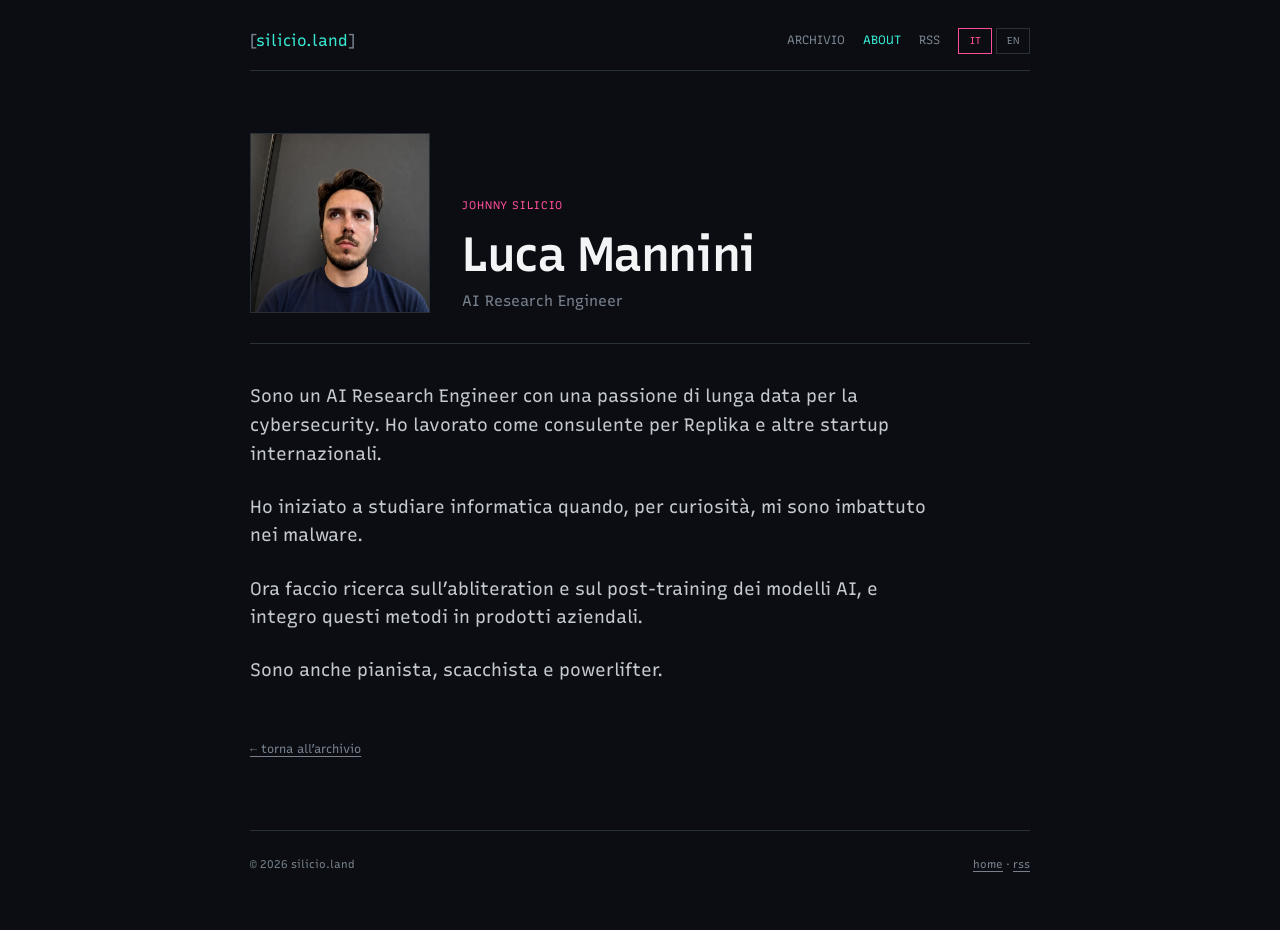
==== about.html @ 46ba17c3 "content: update profile title" ====
<!doctype html>
<html lang="it">
<head>
  <meta charset="utf-8">
  <meta name="viewport" content="width=device-width,initial-scale=1">
  <meta name="description" content="Luca Mannini è un AI Research Engineer con una lunga passione per la cybersecurity.">
  <meta name="theme-color" content="#0b0d12">
  <link rel="alternate" type="application/rss+xml" title="silicio.land" href="feed.xml">
  <link rel="stylesheet" href="style.css">
  <title>Luca Mannini — silicio.land</title>
</head>
<body data-document-title-it="Luca Mannini — silicio.land" data-document-title-en="Luca Mannini — silicio.land" data-description-it="Luca Mannini è un AI Research Engineer con una lunga passione per la cybersecurity." data-description-en="Luca Mannini is an AI Research Engineer with a long-standing passion for cybersecurity.">
  <div class="page">
    <header>
      <a class="brand mono" href="index.html">silicio.land</a>
      <nav class="mono" aria-label="Navigazione principale" data-aria-it="Navigazione principale" data-aria-en="Main navigation">
        <a href="index.html#archive" data-it="archivio" data-en="archive">archivio</a>
        <a href="about.html" aria-current="page">about</a>
        <a href="feed.xml">rss</a>
        <div class="language-switch" role="group" aria-label="Lingua" data-aria-it="Lingua" data-aria-en="Language">
          <button type="button" data-lang="it" aria-pressed="true">IT</button>
          <button type="button" data-lang="en" aria-pressed="false">EN</button>
        </div>
      </nav>
    </header>

    <main>
      <div class="article-header profile-header">
        <img class="profile-photo" src="assets/images/about/luca-mannini.webp" width="640" height="640" alt="Luca Mannini">
        <div>
          <span class="status mono">Johnny Silicio</span>
          <h1>Luca Mannini</h1>
          <p class="profile-role" data-it="AI Research Engineer" data-en="AI Research Engineer">AI Research Engineer</p>
        </div>
      </div>

      <article class="prose" data-language="it" lang="it">
        <p>Sono un AI Research Engineer con una passione di lunga data per la cybersecurity. Ho lavorato come consulente per Replika e altre startup internazionali.</p>
        <p>Ho iniziato a studiare informatica quando, per curiosità, mi sono imbattuto nei malware.</p>
        <p>Ora faccio ricerca sull’abliteration e sul post-training dei modelli AI, e integro questi metodi in prodotti aziendali.</p>
        <p>Sono anche pianista, scacchista e powerlifter.</p>
      </article>

      <article class="prose" data-language="en" lang="en" hidden>
        <p>I'm an AI Research Engineer with a long-standing passion for cybersecurity. I worked as a consultant for Replika and other startups around the world.</p>
        <p>I started studying computers when, out of curiosity, I stumbled upon malware.</p>
        <p>Now I research AI abliteration and post-training, and integrate them into business products.</p>
        <p>I'm also a pianist, a chess player, and a powerlifter.</p>
      </article>

      <a class="back-link mono" href="index.html" data-it="← torna all’archivio" data-en="← back to archive">← torna all’archivio</a>
    </main>

    <footer class="mono">
      <span>© 2026 silicio.land</span>
      <span><a href="index.html">home</a> · <a href="feed.xml">rss</a></span>
    </footer>
  </div>
  <script src="site.js"></script>
</body>
</html>
---- style.css ----
@font-face {
  font-family: "Recursive";
  src: url("assets/fonts/fontsource/recursive-400.woff2") format("woff2");
  font-style: normal;
  font-weight: 400;
  font-display: swap;
}

@font-face {
  font-family: "Recursive";
  src: url("assets/fonts/fontsource/recursive-600.woff2") format("woff2");
  font-style: normal;
  font-weight: 600;
  font-display: swap;
}

:root {
  --background: #0b0d12;
  --text: #d5d9df;
  --muted: #77808c;
  --rule: #29313b;
  --cyan: #37e6d0;
  --pink: #ff4f9a;
}

* { box-sizing: border-box; }

html {
  color-scheme: dark;
  scroll-behavior: smooth;
}

html,
body {
  max-width: 100%;
  overflow-x: hidden;
}

body {
  margin: 0;
  background: var(--background);
  color: var(--text);
  font-family: "Recursive", Arial, Helvetica, sans-serif;
  font-size: 16px;
  line-height: 1.6;
  text-rendering: optimizeLegibility;
}

a { color: inherit; }

a:focus-visible {
  outline: 2px solid var(--pink);
  outline-offset: 4px;
}

.page {
  width: calc(100% - 36px);
  max-width: 780px;
  min-height: 100vh;
  margin: 0 auto;
  padding: 28px 0 56px;
}

.mono {
  font-family: "Recursive", ui-monospace, SFMono-Regular, Menlo, Consolas, monospace;
}

header {
  display: flex;
  align-items: center;
  justify-content: space-between;
  padding-bottom: 16px;
  border-bottom: 1px solid var(--rule);
}

.brand {
  color: var(--cyan);
  font-size: 16px;
  text-decoration: none;
}

.brand::before { content: "["; color: var(--muted); }
.brand::after { content: "]"; color: var(--muted); }

nav {
  display: flex;
  align-items: center;
  gap: 18px;
  font-size: 12px;
  text-transform: uppercase;
}

nav a {
  color: var(--muted);
  text-decoration: none;
}

nav a:hover,
nav a[aria-current="page"] { color: var(--cyan); }

.intro {
  margin: 62px 0 55px;
  padding-left: 22px;
  border-left: 2px solid var(--cyan);
}

.status {
  color: var(--pink);
  font-size: 11px;
  letter-spacing: .08em;
  text-transform: uppercase;
}

h1 {
  margin: 13px 0 15px;
  color: #f2f4f6;
  font-size: clamp(34px, 6vw, 48px);
  font-weight: 600;
  line-height: 1.1;
  letter-spacing: -.03em;
}

.intro p {
  max-width: 620px;
  margin: 0;
  color: #aab1ba;
}

.tags {
  display: flex;
  flex-wrap: wrap;
  gap: 8px;
  margin-top: 22px;
}

.tags span {
  padding: 3px 8px;
  border: 1px solid var(--rule);
  color: var(--muted);
  font-size: 11px;
}

.section-title {
  display: flex;
  justify-content: space-between;
  padding: 10px 0;
  border-top: 1px solid var(--rule);
  border-bottom: 1px solid var(--rule);
  color: var(--muted);
  font-size: 11px;
  letter-spacing: .08em;
  text-transform: uppercase;
}

.post-row {
  display: grid;
  grid-template-columns: 105px 1fr;
  gap: 24px;
  padding: 25px 0;
  border-bottom: 1px solid var(--rule);
}

.post-row > div { min-width: 0; }

.post-row time {
  padding-top: 4px;
  color: var(--muted);
  font-size: 11px;
}

.post-row h2 {
  margin: 0 0 7px;
  font-size: 20px;
  line-height: 1.3;
  font-weight: 500;
}

.post-row h2 a {
  color: var(--text);
  text-decoration-color: transparent;
  text-underline-offset: 4px;
}

.post-row:hover h2 a {
  color: var(--cyan);
  text-decoration-color: var(--cyan);
}

.post-row p {
  margin: 0;
  color: #929aa5;
  font-size: 14px;
}

.post-row .untitled-link {
  font-size: 18px;
  line-height: 1.4;
}

.untitled-link a {
  text-decoration-color: transparent;
  text-underline-offset: 4px;
}

.post-row:hover .untitled-link a {
  color: var(--cyan);
  text-decoration-color: var(--cyan);
}

.kind {
  display: inline-block;
  margin-top: 11px;
  color: var(--pink);
  font-size: 10px;
  text-transform: uppercase;
}

.article-header {
  margin: 62px 0 38px;
  padding-bottom: 30px;
  border-bottom: 1px solid var(--rule);
}

.article-header h1 { max-width: 720px; }

.profile-header {
  display: grid;
  grid-template-columns: 180px minmax(0, 1fr);
  gap: 32px;
  align-items: end;
}

.profile-photo {
  display: block;
  width: 180px;
  height: 180px;
  border: 1px solid var(--rule);
  object-fit: cover;
  filter: saturate(.82) contrast(1.04);
}

.profile-header h1 {
  margin: 12px 0 8px;
}

.profile-role {
  max-width: 480px;
  margin: 0;
  color: var(--muted);
  font-size: 15px;
}

.article-topline {
  display: flex;
  align-items: center;
  justify-content: space-between;
  gap: 20px;
}

.language-switch {
  display: flex;
  gap: 4px;
}

.language-switch button {
  min-width: 34px;
  padding: 4px 7px;
  border: 1px solid var(--rule);
  background: transparent;
  color: var(--muted);
  font: inherit;
  font-size: 10px;
  cursor: pointer;
}

.language-switch button:hover {
  border-color: var(--cyan);
  color: var(--cyan);
}

.language-switch button[aria-pressed="true"] {
  border-color: var(--pink);
  color: var(--pink);
}

.article-meta {
  display: flex;
  gap: 14px;
  color: var(--muted);
  font-size: 11px;
  text-transform: uppercase;
}

.prose {
  max-width: 680px;
  color: #c4c9d0;
  font-size: 18px;
}

.prose p { margin: 0 0 1.35em; }

.prose h2 {
  margin: 2.2em 0 .7em;
  color: #f2f4f6;
  font-size: 24px;
  line-height: 1.25;
}

.prose a {
  color: var(--cyan);
  text-underline-offset: 3px;
  overflow-wrap: anywhere;
}

.prose .sources p {
  padding-bottom: 1.1em;
  border-bottom: 1px solid var(--rule);
  font-size: 15px;
}

.prose code {
  color: var(--pink);
  font-family: ui-monospace, SFMono-Regular, Menlo, Consolas, monospace;
  font-size: .9em;
}

.term {
  margin: 0;
  padding: 0;
  border: 0;
  border-bottom: 1px dotted var(--cyan);
  background: transparent;
  color: inherit;
  font: inherit;
  line-height: inherit;
  cursor: help;
}

.term:hover,
.term:focus-visible,
.term[aria-expanded="true"] {
  color: var(--cyan);
  outline: none;
}

.term-note {
  display: block;
  margin: -.55em 0 1.35em;
  padding: 11px 14px;
  border-left: 2px solid var(--cyan);
  background: #10141b;
  color: #aab1ba;
  font-family: "Recursive", ui-monospace, SFMono-Regular, Menlo, Consolas, monospace;
  font-size: 14px;
  line-height: 1.55;
}

.article-figure .term-note {
  margin: 10px 0 0;
}

.article-figure {
  width: min(900px, calc(100vw - 36px));
  margin: 2.4em 0 2.7em;
}

.article-figure img {
  display: block;
  width: 100%;
  height: auto;
  border: 1px solid var(--rule);
}

.article-figure figcaption {
  margin-top: 10px;
  color: var(--muted);
  font-family: "Recursive", ui-monospace, SFMono-Regular, Menlo, Consolas, monospace;
  font-size: 12px;
  line-height: 1.55;
}

.article-figure figcaption a { color: #aab1ba; }

.comments-section {
  max-width: 680px;
  margin-top: 64px;
  padding-top: 34px;
  border-top: 1px solid var(--rule);
}

.comments-section h2 {
  margin: 0 0 8px;
  color: #f2f4f6;
  font-size: 24px;
}

.comments-intro,
.comments-status {
  color: var(--muted);
  font-size: 14px;
}

.comments-list {
  margin: 28px 0 24px;
}

.comment {
  padding: 18px 0;
  border-top: 1px solid var(--rule);
}

.comment:last-child { border-bottom: 1px solid var(--rule); }

.comment-meta {
  display: flex;
  align-items: center;
  gap: 9px;
  margin-bottom: 10px;
  color: var(--muted);
  font-size: 11px;
}

.comment-avatar {
  width: 24px;
  height: 24px;
  border-radius: 50%;
}

.comment-author { color: var(--text); }

.comment-date {
  margin-left: auto;
  color: var(--muted);
}

.comment-body {
  margin: 0;
  color: #c4c9d0;
  font-size: 15px;
  line-height: 1.65;
  white-space: pre-wrap;
}

.comments-action {
  display: inline-block;
  padding: 9px 12px;
  border: 1px solid var(--cyan);
  color: var(--cyan);
  font-size: 11px;
  text-decoration: none;
}

.comments-action:hover {
  border-color: var(--pink);
  color: var(--pink);
}

.back-link {
  display: inline-block;
  margin-top: 30px;
  color: var(--muted);
  font-size: 12px;
  text-underline-offset: 3px;
}

footer {
  display: flex;
  justify-content: space-between;
  margin-top: 70px;
  padding-top: 25px;
  border-top: 1px solid var(--rule);
  color: var(--muted);
  font-size: 11px;
}

footer a {
  color: var(--muted);
  text-underline-offset: 3px;
}

@media (max-width: 560px) {
  .page { padding-top: 20px; }
  nav { gap: 12px; }
  nav a:first-child { display: none; }
  .intro,
  .article-header { margin: 45px 0; }
  .profile-header {
    grid-template-columns: 96px minmax(0, 1fr);
    gap: 18px;
    align-items: center;
  }
  .profile-photo {
    width: 96px;
    height: 96px;
  }
  .profile-header h1 {
    margin: 7px 0 5px;
    font-size: 27px;
  }
  .profile-role {
    font-size: 13px;
    line-height: 1.45;
  }
  h1 { font-size: 32px; overflow-wrap: anywhere; }
  .post-row { grid-template-columns: 1fr; gap: 5px; }
  .post-row h2 { overflow-wrap: anywhere; }
  .prose { font-size: 17px; }
  footer { display: block; line-height: 2; }
}
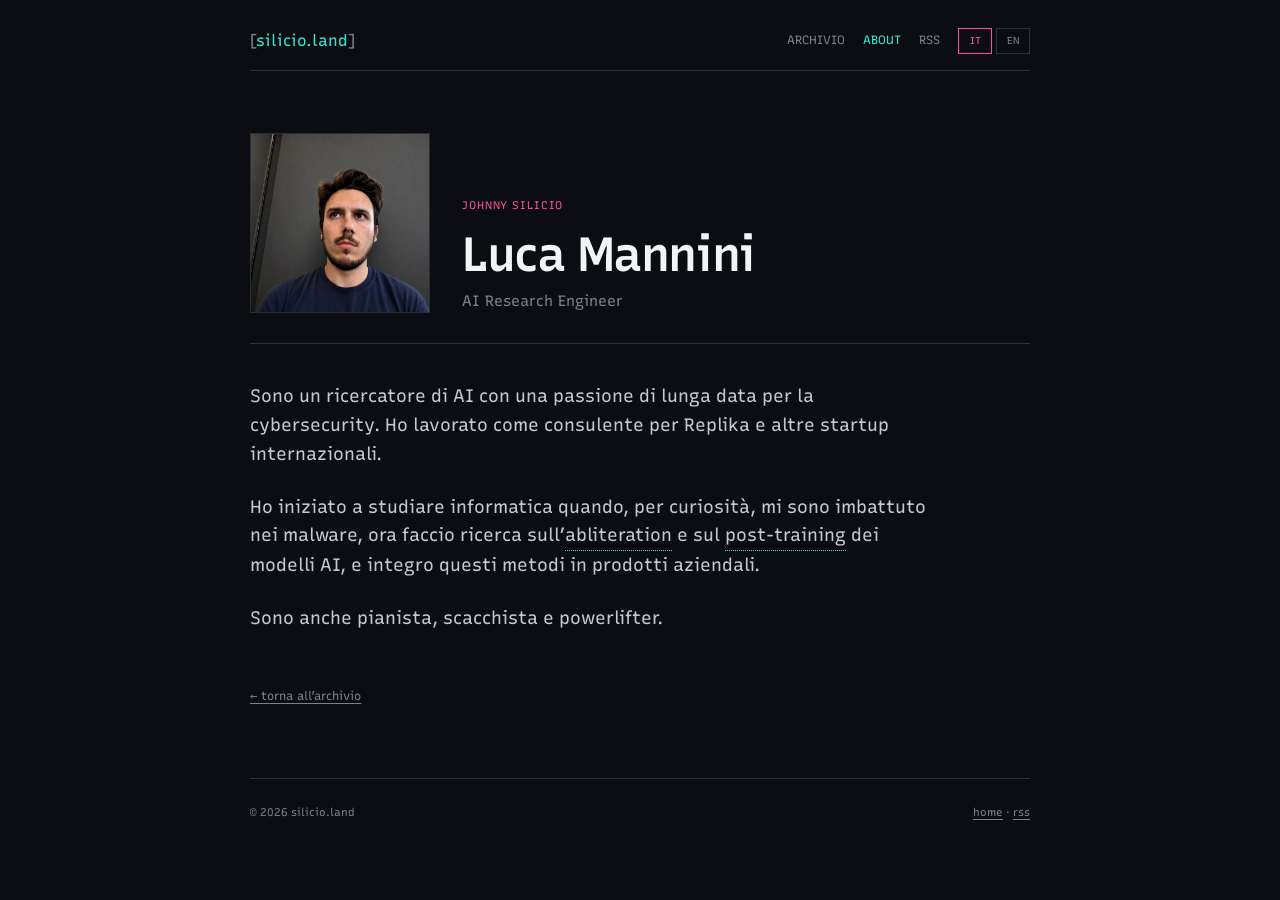
==== commit e87c7a6e: "content: refine research bio" ====
--- a/about.html
+++ b/about.html
@@ -35,16 +35,14 @@
       </div>
 
       <article class="prose" data-language="it" lang="it">
-        <p>Sono un AI Research Engineer con una passione di lunga data per la cybersecurity. Ho lavorato come consulente per Replika e altre startup internazionali.</p>
-        <p>Ho iniziato a studiare informatica quando, per curiosità, mi sono imbattuto nei malware.</p>
-        <p>Ora faccio ricerca sull’abliteration e sul post-training dei modelli AI, e integro questi metodi in prodotti aziendali.</p>
+        <p>Sono un ricercatore di AI con una passione di lunga data per la cybersecurity. Ho lavorato come consulente per Replika e altre startup internazionali.</p>
+        <p>Ho iniziato a studiare informatica quando, per curiosità, mi sono imbattuto nei malware, ora faccio ricerca sull’<button type="button" class="term" data-definition="Una tecnica usata per de-censurare i modelli di intelligenza artificiale, rimuovendo o riducendo i loro rifiuti di sicurezza.">abliteration</button> e sul <button type="button" class="term" data-definition="L'addestramento svolto dopo quello iniziale per migliorare capacità specifiche e adattare il comportamento del modello.">post-training</button> dei modelli AI, e integro questi metodi in prodotti aziendali.</p>
         <p>Sono anche pianista, scacchista e powerlifter.</p>
       </article>
 
       <article class="prose" data-language="en" lang="en" hidden>
-        <p>I'm an AI Research Engineer with a long-standing passion for cybersecurity. I worked as a consultant for Replika and other startups around the world.</p>
-        <p>I started studying computers when, out of curiosity, I stumbled upon malware.</p>
-        <p>Now I research AI abliteration and post-training, and integrate them into business products.</p>
+        <p>I'm an AI Researcher with a long-standing passion for cybersecurity. I worked as a consultant for Replika and other startups around the world.</p>
+        <p>I started studying computers when, out of curiosity, I stumbled upon malware. Now I research AI <button type="button" class="term" data-definition="A technique used to uncensor artificial intelligence models by removing or reducing their safety refusals.">abliteration</button> and <button type="button" class="term" data-definition="Training done after initial training to improve specific capabilities and shape the model's behavior.">post-training</button>, and integrate them into business products.</p>
         <p>I'm also a pianist, a chess player, and a powerlifter.</p>
       </article>
 
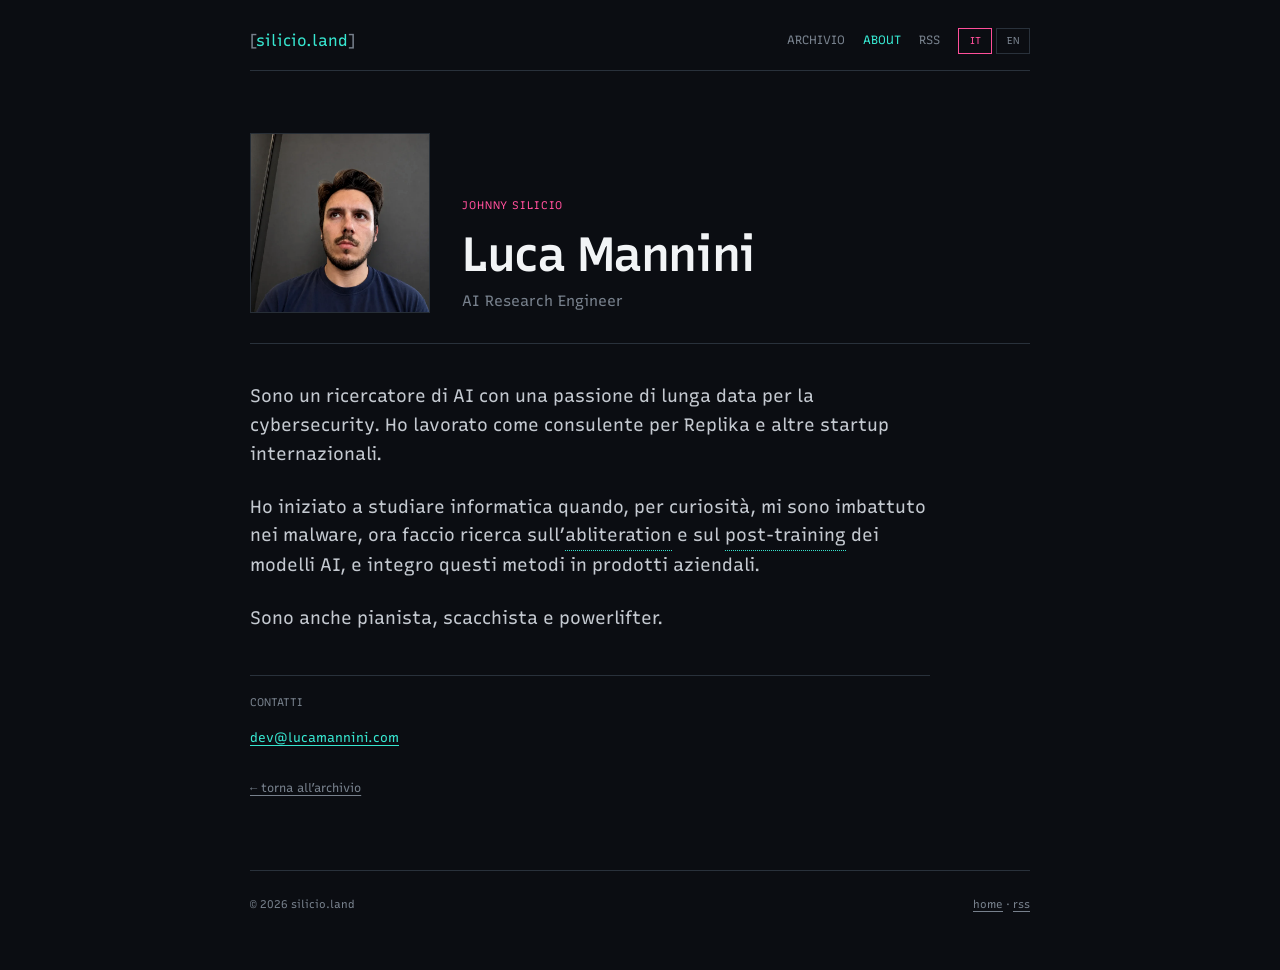
==== commit 2672ffe9: "feat(about): add contact email" ====
--- a/about.html
+++ b/about.html
@@ -41,10 +41,15 @@
       </article>
 
       <article class="prose" data-language="en" lang="en" hidden>
-        <p>I'm an AI Researcher with a long-standing passion for cybersecurity. I worked as a consultant for Replika and other startups around the world.</p>
+        <p>I'm an AI Researcher with a long-standing passion for cybersecurity and innovation. I worked as a consultant for Replika and other startups around the world.</p>
         <p>I started studying computers when, out of curiosity, I stumbled upon malware. Now I research AI <button type="button" class="term" data-definition="A technique used to uncensor artificial intelligence models by removing or reducing their safety refusals.">abliteration</button> and <button type="button" class="term" data-definition="Training done after initial training to improve specific capabilities and shape the model's behavior.">post-training</button>, and integrate them into business products.</p>
         <p>I'm also a pianist, a chess player, and a powerlifter.</p>
       </article>
+
+      <section class="profile-contacts">
+        <h2 data-it="Contatti" data-en="Contact">Contatti</h2>
+        <a class="mono" href="mailto:dev@lucamannini.com">dev@lucamannini.com</a>
+      </section>
 
       <a class="back-link mono" href="index.html" data-it="← torna all’archivio" data-en="← back to archive">← torna all’archivio</a>
     </main>
--- a/style.css
+++ b/style.css
@@ -316,6 +316,42 @@
   padding-bottom: 1.1em;
   border-bottom: 1px solid var(--rule);
   font-size: 15px;
+}
+
+.article-signature {
+  display: flex;
+  justify-content: space-between;
+  gap: 20px;
+  margin-top: 42px;
+  padding-top: 18px;
+  border-top: 1px solid var(--rule);
+  color: var(--muted);
+  font-size: 11px;
+  text-transform: uppercase;
+}
+
+.article-signature a { color: var(--text); }
+
+.profile-contacts {
+  max-width: 680px;
+  margin-top: 42px;
+  padding-top: 18px;
+  border-top: 1px solid var(--rule);
+}
+
+.profile-contacts h2 {
+  margin: 0 0 12px;
+  color: var(--muted);
+  font-family: "Recursive", ui-monospace, SFMono-Regular, Menlo, Consolas, monospace;
+  font-size: 11px;
+  font-weight: 500;
+  text-transform: uppercase;
+}
+
+.profile-contacts a {
+  color: var(--cyan);
+  font-size: 13px;
+  text-underline-offset: 3px;
 }
 
 .prose code {
@@ -362,6 +398,7 @@
 .article-figure {
   width: min(900px, calc(100vw - 36px));
   margin: 2.4em 0 2.7em;
+  margin-left: calc((min(780px, calc(100vw - 36px)) - min(900px, calc(100vw - 36px))) / 2);
 }
 
 .article-figure img {
@@ -380,80 +417,6 @@
 }
 
 .article-figure figcaption a { color: #aab1ba; }
-
-.comments-section {
-  max-width: 680px;
-  margin-top: 64px;
-  padding-top: 34px;
-  border-top: 1px solid var(--rule);
-}
-
-.comments-section h2 {
-  margin: 0 0 8px;
-  color: #f2f4f6;
-  font-size: 24px;
-}
-
-.comments-intro,
-.comments-status {
-  color: var(--muted);
-  font-size: 14px;
-}
-
-.comments-list {
-  margin: 28px 0 24px;
-}
-
-.comment {
-  padding: 18px 0;
-  border-top: 1px solid var(--rule);
-}
-
-.comment:last-child { border-bottom: 1px solid var(--rule); }
-
-.comment-meta {
-  display: flex;
-  align-items: center;
-  gap: 9px;
-  margin-bottom: 10px;
-  color: var(--muted);
-  font-size: 11px;
-}
-
-.comment-avatar {
-  width: 24px;
-  height: 24px;
-  border-radius: 50%;
-}
-
-.comment-author { color: var(--text); }
-
-.comment-date {
-  margin-left: auto;
-  color: var(--muted);
-}
-
-.comment-body {
-  margin: 0;
-  color: #c4c9d0;
-  font-size: 15px;
-  line-height: 1.65;
-  white-space: pre-wrap;
-}
-
-.comments-action {
-  display: inline-block;
-  padding: 9px 12px;
-  border: 1px solid var(--cyan);
-  color: var(--cyan);
-  font-size: 11px;
-  text-decoration: none;
-}
-
-.comments-action:hover {
-  border-color: var(--pink);
-  color: var(--pink);
-}
 
 .back-link {
   display: inline-block;
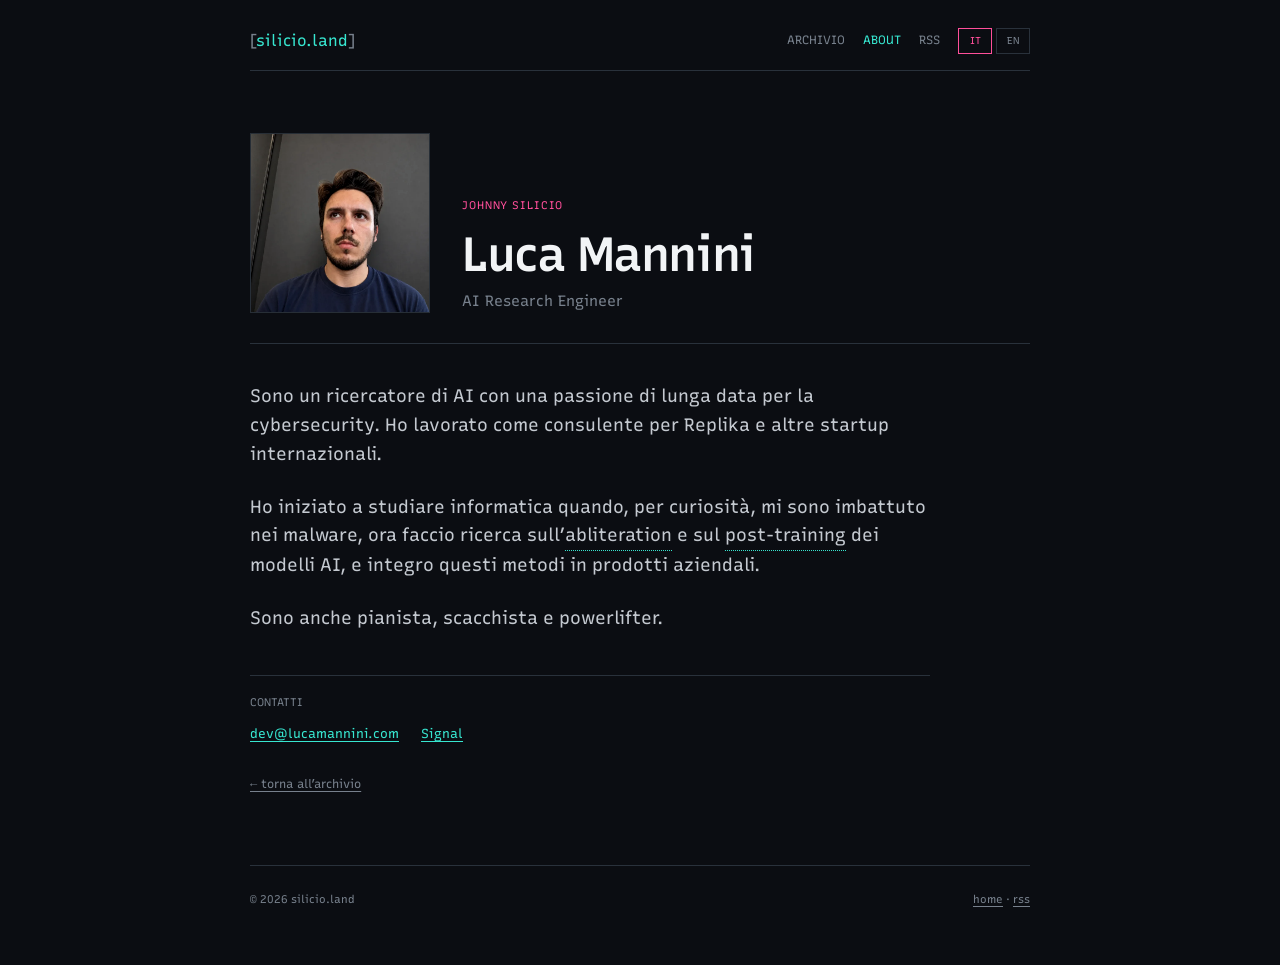
==== commit 35a5aa9e: "feat(about): add Signal contact" ====
--- a/about.html
+++ b/about.html
@@ -48,7 +48,10 @@
 
       <section class="profile-contacts">
         <h2 data-it="Contatti" data-en="Contact">Contatti</h2>
-        <a class="mono" href="mailto:dev@lucamannini.com">dev@lucamannini.com</a>
+        <div class="profile-contact-links mono">
+          <a href="mailto:dev@lucamannini.com">dev@lucamannini.com</a>
+          <a href="https://signal.me/#eu/9xqcO3wf94W9oaaWD82n1xBTzH9gNMaX6drVhoFsioNzcY4pzDFAL5UPAysXjrLh" rel="me noopener noreferrer">Signal</a>
+        </div>
       </section>
 
       <a class="back-link mono" href="index.html" data-it="← torna all’archivio" data-en="← back to archive">← torna all’archivio</a>
--- a/style.css
+++ b/style.css
@@ -348,7 +348,13 @@
   text-transform: uppercase;
 }
 
-.profile-contacts a {
+.profile-contact-links {
+  display: flex;
+  flex-wrap: wrap;
+  gap: 10px 22px;
+}
+
+.profile-contact-links a {
   color: var(--cyan);
   font-size: 13px;
   text-underline-offset: 3px;
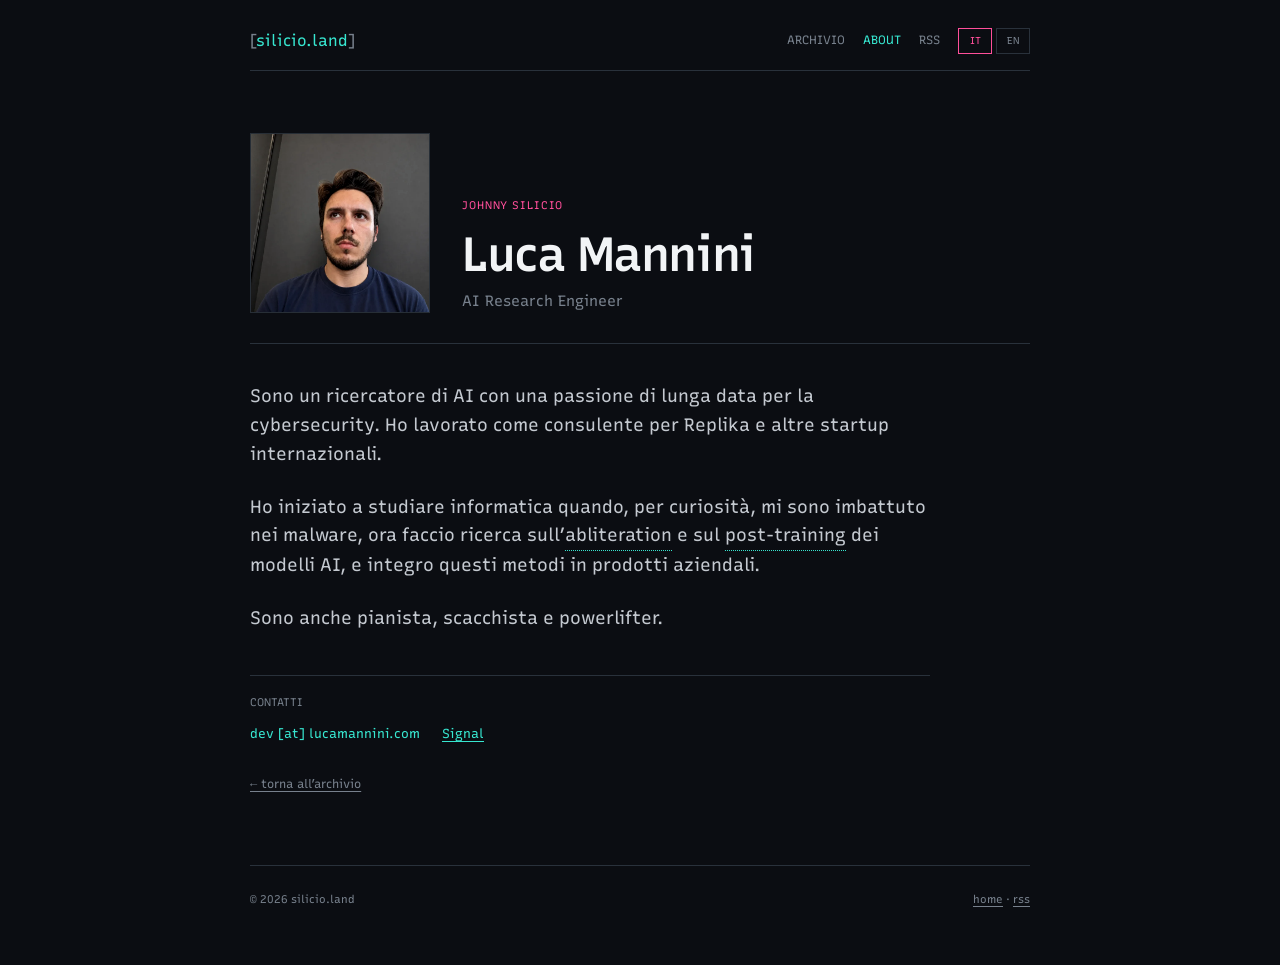
==== commit f2a77cd7: "fix(about): obscure contact email" ====
--- a/about.html
+++ b/about.html
@@ -49,7 +49,7 @@
       <section class="profile-contacts">
         <h2 data-it="Contatti" data-en="Contact">Contatti</h2>
         <div class="profile-contact-links mono">
-          <a href="mailto:dev@lucamannini.com">dev@lucamannini.com</a>
+          <span>dev [at] lucamannini.com</span>
           <a href="https://signal.me/#eu/9xqcO3wf94W9oaaWD82n1xBTzH9gNMaX6drVhoFsioNzcY4pzDFAL5UPAysXjrLh" rel="me noopener noreferrer">Signal</a>
         </div>
       </section>
--- a/style.css
+++ b/style.css
@@ -354,9 +354,13 @@
   gap: 10px 22px;
 }
 
+.profile-contact-links a,
+.profile-contact-links span {
+  color: var(--cyan);
+  font-size: 13px;
+}
+
 .profile-contact-links a {
-  color: var(--cyan);
-  font-size: 13px;
   text-underline-offset: 3px;
 }
 
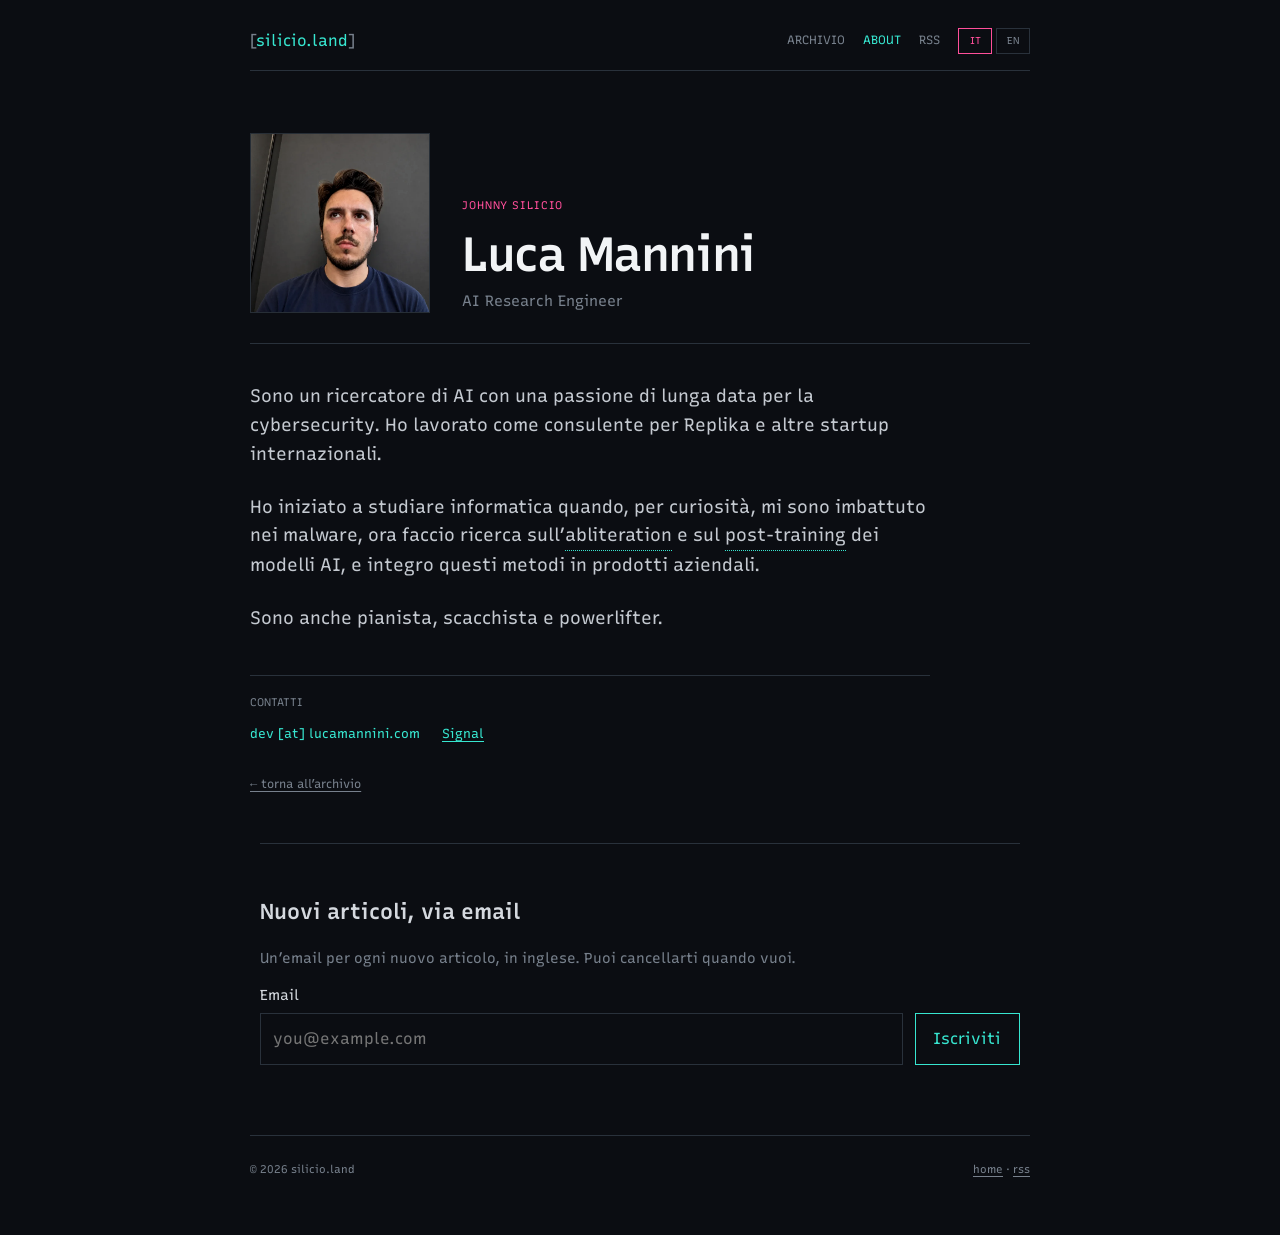
==== commit 80b3bdb0: "feat: add Buttondown newsletter signup" ====
--- a/about.html
+++ b/about.html
@@ -55,6 +55,18 @@
       </section>
 
       <a class="back-link mono" href="index.html" data-it="← torna all’archivio" data-en="← back to archive">← torna all’archivio</a>
+      <section class="newsletter" aria-labelledby="newsletter-heading">
+        <h2 id="newsletter-heading" data-it="Nuovi articoli, via email" data-en="New articles, by email">Nuovi articoli, via email</h2>
+        <p data-it="Un’email per ogni nuovo articolo, in inglese. Puoi cancellarti quando vuoi." data-en="An email for each new article, in English. Unsubscribe whenever you like.">Un’email per ogni nuovo articolo, in inglese. Puoi cancellarti quando vuoi.</p>
+        <form action="https://buttondown.com/api/emails/embed-subscribe/silicio" method="post">
+          <label for="newsletter-email">Email</label>
+          <div class="newsletter-fields">
+            <input id="newsletter-email" name="email" type="email" autocomplete="email" placeholder="you@example.com" required>
+            <input type="hidden" name="embed" value="1">
+            <button type="submit" data-it="Iscriviti" data-en="Subscribe">Iscriviti</button>
+          </div>
+        </form>
+      </section>
     </main>
 
     <footer class="mono">
--- a/style.css
+++ b/style.css
@@ -427,6 +427,50 @@
 }
 
 .article-figure figcaption a { color: #aab1ba; }
+
+.newsletter {
+  max-width: 760px;
+  margin: 3rem auto 0;
+  padding-top: 2rem;
+  border-top: 1px solid var(--rule);
+}
+
+.newsletter h2 { font-size: 1.35rem; }
+.newsletter p { color: var(--muted); font-size: 0.9rem; }
+.newsletter label { display: block; margin-bottom: 0.4rem; font-size: 0.9rem; }
+.newsletter-fields { display: flex; gap: 0.75rem; flex-wrap: wrap; }
+.newsletter input[type="email"] {
+  flex: 1 1 200px;
+  min-width: 0;
+  padding: 0.75rem;
+  color: var(--text);
+  background: var(--background);
+  border: 1px solid var(--rule);
+  border-radius: 0;
+  font: inherit;
+}
+.newsletter button {
+  padding: 0.75rem 1.1rem;
+  border: 1px solid var(--cyan);
+  background: transparent;
+  color: var(--cyan);
+  font: inherit;
+  cursor: pointer;
+}
+.newsletter button:hover { background: var(--cyan); color: var(--background); }
+.newsletter input:focus-visible,
+.newsletter button:focus-visible { outline: 2px solid var(--pink); outline-offset: 3px; }
+
+.comments {
+  max-width: 760px;
+  margin: 3rem auto 0;
+  padding-top: 2rem;
+  border-top: 1px solid var(--rule);
+}
+
+.comments h2 { font-size: 1.35rem; }
+.comments > p { color: var(--muted); font-size: 0.9rem; }
+.comments iframe { display: block; width: 100%; min-height: 400px; border: 0; }
 
 .back-link {
   display: inline-block;
